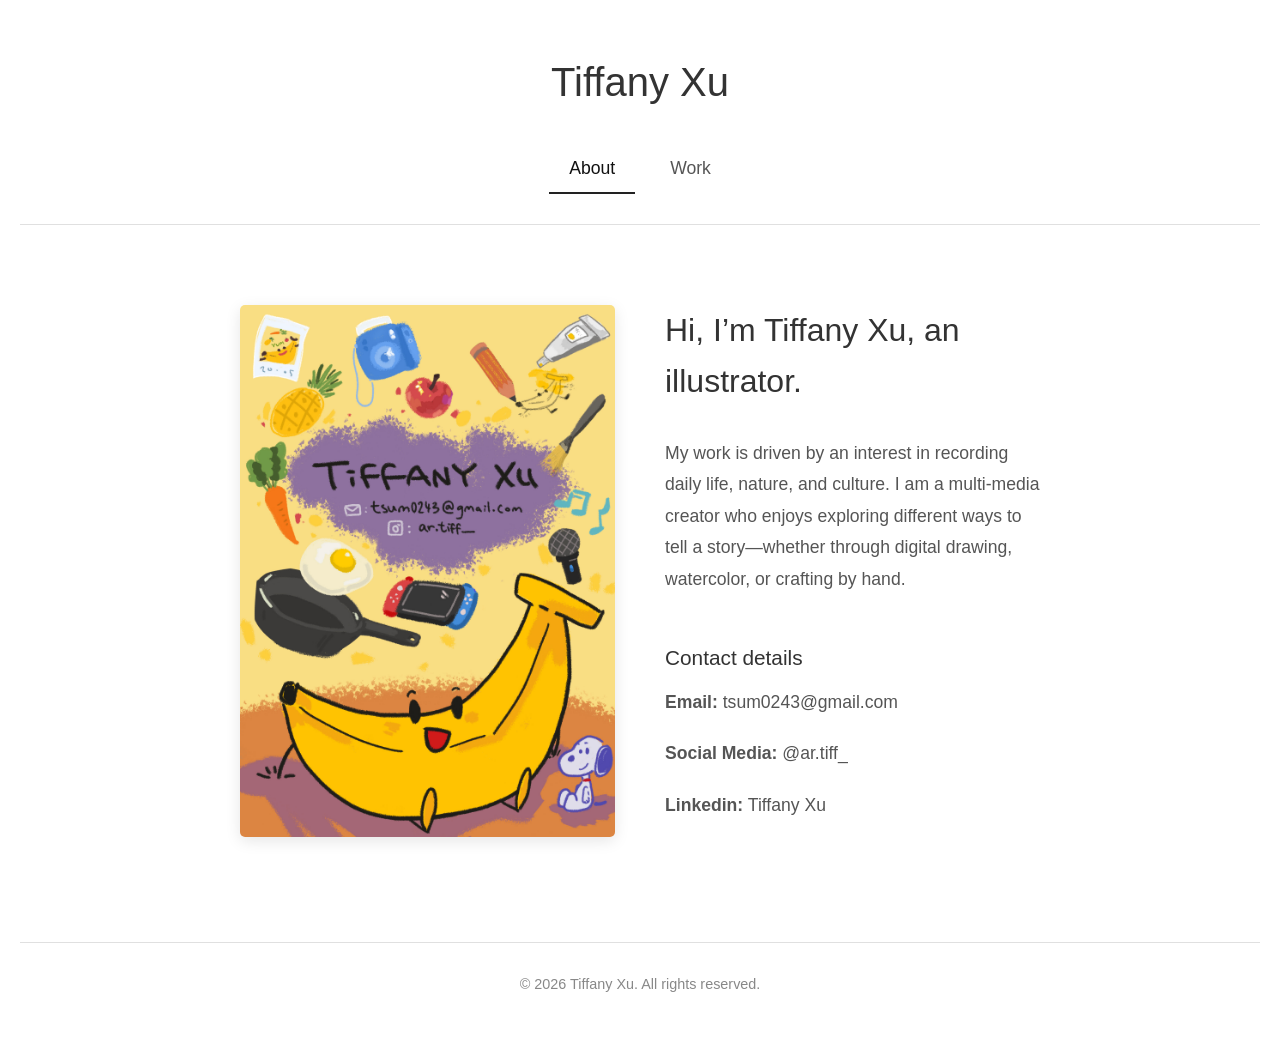
==== about.html @ 850fe6ac "update" ====
<!DOCTYPE html>
<html lang="en">
<head>
    <meta charset="UTF-8">
    <meta name="viewport" content="width=device-width, initial-scale=1.0">
    <title>About - Tiffany Xu</title>
    <link rel="stylesheet" href="styles.css?v=20">
</head>
<body>
    <div class="container">
        <header>
            <h1 class="main-title">Tiffany Xu</h1>
            <nav class="nav-buttons">
                <a href="about.html" class="nav-btn active">About</a>
                <a href="index.html" class="nav-btn">Work</a>
            </nav>
        </header>

        <main class="page-content">
            <div class="content-section about-layout">
                <div class="about-image-container">
                    <img src="images/about.jpg" alt="Tiffany Xu" class="about-image">
                </div>
                <div class="about-text">
                    <h2>Hi, I’m Tiffany Xu, an illustrator.</h2>
                    <p>My work is driven by an interest in recording daily life, nature, and culture. I am a multi-media creator who enjoys exploring different ways to tell a story—whether through digital drawing, watercolor, or crafting by hand.</p>
                    <br>
                    <h3 style="margin-bottom: 12px; font-weight: 500; font-size: 1.3rem;">Contact details</h3>
                    <p><strong>Email:</strong> <a href="mailto:tsum0243@gmail.com" style="color: inherit; text-decoration: none;">tsum0243@gmail.com</a></p>
                    <p><strong>Social Media:</strong> <a href="https://www.instagram.com/ar.tiff_?igsh=MWZ2eTgyZ25mOGxwZg==&utm_source=qr" target="_blank" style="color: inherit; text-decoration: none;">@ar.tiff_</a></p>
                    <p><strong>Linkedin:</strong> <a href="https://www.linkedin.com/in/tiffany-xu-31a6b729b/" target="_blank" style="color: inherit; text-decoration: none;">Tiffany Xu</a></p>
                </div>
            </div>
        </main>
        
        <footer>
            <p>&copy; 2026 Tiffany Xu. All rights reserved.</p>
        </footer>
    </div>
</body>
</html>
---- styles.css ----
/* Reset and Base Styles */
* {
    margin: 0;
    padding: 0;
    box-sizing: border-box;
}

body {
    font-family: -apple-system, BlinkMacSystemFont, 'Segoe UI', Roboto, Oxygen, Ubuntu, Cantarell, sans-serif;
    background-color: #FFFFFF;
    color: #333333;
    line-height: 1.6;
    min-height: 100vh;
}

.container {
    max-width: 1400px;
    margin: 0 auto;
    padding: 20px;
    min-height: 100vh;
    display: flex;
    flex-direction: column;
}

/* Header Styles */
header {
    padding: 30px 0;
    border-bottom: 1px solid #E0E0E0;
    margin-bottom: 40px;
}

.main-title {
    font-size: 2.5rem;
    font-weight: 300;
    color: #333333;
    margin-bottom: 30px;
    text-align: center;
}

/* Navigation Buttons */
.nav-buttons {
    display: flex;
    justify-content: center;
    gap: 15px;
    flex-wrap: wrap;
}

.nav-btn {
    padding: 10px 20px;
    background-color: transparent;
    color: #555555;
    text-decoration: none;
    border: none;
    border-bottom: 2px solid transparent;
    border-radius: 0;
    transition: all 0.3s ease;
    font-size: 1.1rem;
    cursor: pointer;
}

.nav-btn:hover {
    background-color: transparent;
    color: #111111;
}

.nav-btn.active {
    background-color: transparent;
    color: #111111;
    border-color: #222222;
}

/* Navigation element cleanup */

/* Home Page Content */
.home-content {
    flex: 1;
    display: flex;
    flex-direction: column;
    align-items: center;
    justify-content: center;
    text-align: center;
    padding: 40px 20px;
}

.welcome-section {
    margin-bottom: 40px;
}

.welcome-section h2 {
    font-size: 2rem;
    font-weight: 300;
    margin-bottom: 20px;
    color: #333333;
}

.welcome-section p {
    font-size: 1.2rem;
    color: #666666;
}

.feature-preview {
    font-size: 1rem;
    color: #888888;
}

/* Page Content (About, Contact) */
.page-content {
    flex: 1;
    padding: 40px 20px;
}

.content-section {
    max-width: 800px;
    margin: 0 auto;
}

.content-section h2 {
    font-size: 2rem;
    font-weight: 300;
    margin-bottom: 30px;
    color: #333333;
}

.content-section p {
    font-size: 1.1rem;
    margin-bottom: 20px;
    color: #555555;
    line-height: 1.8;
}

.contact-info {
    margin-top: 30px;
}

.contact-info p {
    margin-bottom: 15px;
}

/* About Page Layout */
.about-layout {
    display: flex;
    align-items: flex-start;
    gap: 50px;
}

.about-text {
    flex: 1;
}

.about-image-container {
    flex: 1;
    width: 100%;
    margin-bottom: 0px;
    text-align: center;
}

.about-image {
    max-width: 100%;
    height: auto;
    display: block;
    margin: 0 auto;
    border-radius: 5px;
    box-shadow: 0 4px 15px rgba(0, 0, 0, 0.1);
}

@media (max-width: 768px) {
    .about-layout {
        flex-direction: column;
    }

    .about-image-container {
        margin-bottom: 30px;
    }
}

/* Work Page Layout */
.work-content {
    flex: 1;
    padding: 20px 0;
}

.work-layout {
    display: flex;
    gap: 30px;
    min-height: 70vh;
}

/* Left Column: Thumbnail Gallery */
.thumbnail-column {
    width: 200px;
    flex-shrink: 0;
    padding: 20px;
    background-color: #FAFAFA;
    border-right: 1px solid #E0E0E0;
}

.thumbnail-column h2 {
    font-size: 1.3rem;
    font-weight: 300;
    margin-bottom: 25px;
    color: #333333;
}

.sidebar-category {
    display: block;
    font-size: 1.1rem;
    font-weight: 500;
    color: #888;
    text-transform: uppercase;
    text-decoration: none;
    letter-spacing: 1px;
    margin: 20px 0 15px 0;
    transition: color 0.3s ease;
}

.sidebar-category:first-of-type {
    margin-top: 0;
}

.sidebar-category:hover {
    color: #333;
}

.sidebar-category.active {
    color: #333;
    font-weight: 700;
}

.thumbnail-gallery {
    display: flex;
    flex-direction: column;
    gap: 15px;
}

.thumbnail-item {
    cursor: pointer;
    border: 2px solid transparent;
    border-radius: 5px;
    padding: 5px;
    transition: all 0.3s ease;
    width: 100%;
    display: flex;
    flex-direction: column;
    align-items: center;
    gap: 5px;
}

.thumbnail-item:hover {
    border-color: #CCCCCC;
    transform: scale(1.05);
}

.thumbnail-item.active {
    border-color: #333333;
}

.thumbnail-img-wrapper {
    width: 100%;
    aspect-ratio: 1;
    overflow: hidden;
    border-radius: 3px;
}

.thumbnail-img-wrapper img {
    width: 100%;
    height: 100%;
    object-fit: cover;
    display: block;
}

.thumbnail-subtitle {
    font-size: 10px;
    color: #333;
    text-align: center;
    text-transform: capitalize;
}

/* Center Column: Main Project View */
.main-view-column {
    flex: 1;
    display: flex;
    flex-direction: column;
    gap: 40px;
}

.project-display {
    width: 100%;
    max-width: 800px;
    margin: 0 auto;
    background-color: #FAFAFA;
    padding: 20px;
    border-radius: 5px;
    position: relative;
}

.project-display img {
    max-width: 100%;
    max-height: 65vh;
    width: auto;
    height: auto;
    display: block;
    margin: 0 auto;
    object-fit: contain;
    border-radius: 3px;
    transition: transform 0.3s ease;
}

.project-display img:hover {
    transform: scale(1.02);
}

/* Gallery Navigation Arrows */
.gallery-arrow {
    position: absolute;
    top: 50%;
    transform: translateY(-50%);
    background-color: rgba(255, 255, 255, 0.9);
    border: 2px solid #333333;
    border-radius: 50%;
    width: 50px;
    height: 50px;
    font-size: 2rem;
    font-weight: bold;
    color: #333333;
    cursor: pointer;
    display: flex;
    align-items: center;
    justify-content: center;
    z-index: 10;
    transition: all 0.3s ease;
    padding: 0;
    line-height: 1;
}

.gallery-arrow:hover {
    background-color: #333333;
    color: #FFFFFF;
    transform: translateY(-50%) scale(1.1);
}

.left-arrow {
    left: 10px;
}

.right-arrow {
    right: 10px;
}

.project-description {
    max-width: 800px;
    margin: 0 auto;
    padding: 0 20px;
}

.project-description h2 {
    font-size: 1.8rem;
    font-weight: 300;
    margin-bottom: 10px;
    color: #333333;
}

.project-description .project-subtitle {
    font-size: 1.2rem;
    font-weight: 400;
    margin-bottom: 20px;
    color: #666666;
    font-style: italic;
}

.project-description p {
    font-size: 1.1rem;
    color: #555555;
    line-height: 1.8;
}

.project-components {
    display: none;
    grid-template-columns: 1fr 1fr;
    gap: 20px;
    margin-top: 30px;
}

.project-components img {
    width: 100%;
    height: auto;
    border-radius: 3px;
    box-shadow: 0 2px 8px rgba(0, 0, 0, 0.1);
}

.project-components img.full-width {
    grid-column: 1 / -1;
}

/* Footer */
footer {
    margin-top: 60px;
    padding: 30px 0;
    border-top: 1px solid #E0E0E0;
    text-align: center;
    color: #888888;
    font-size: 0.9rem;
}

/* About dropdown (index) */
.about-dropdown-panel {
    max-height: 0;
    overflow: hidden;
    background-color: #fafafa;
    border-bottom: 0 solid #eaeaea;
    transition: max-height 0.5s cubic-bezier(0.4, 0, 0.2, 1), padding 0.5s ease;
    padding: 0 40px;
}

.about-dropdown-panel.is-open {
    max-height: 600px;
    padding: 50px 40px;
    border-bottom: 1px solid #eaeaea;
}

.about-flex-wrapper {
    display: flex;
    gap: 50px;
    max-width: 1200px;
    margin: 0 auto;
    align-items: center;
}

.about-dropdown-panel .about-image-container {
    flex: 1;
    max-width: 300px;
}

.about-dropdown-panel .about-image-container img {
    width: 100%;
    height: auto;
    border-radius: 4px;
    object-fit: cover;
}

.about-bio-text {
    flex: 2;
}

.about-bio-text h2 {
    font-size: 1.8rem;
    margin-bottom: 15px;
    font-weight: 400;
    color: #111;
}

.about-bio-text p {
    font-size: 0.95rem;
    line-height: 1.7;
    color: #555;
    margin-bottom: 15px;
}

.about-contact-info {
    margin-top: 25px;
    padding-top: 15px;
    border-top: 1px solid #eeeeee;
}

.about-contact-info p {
    font-size: 0.9rem;
    color: #666;
    margin-bottom: 6px;
    display: inline-block;
    margin-right: 25px;
}

/* Portfolio index (master list) */
.portfolio-index {
    padding-top: 10px;
}

.portfolio-list {
    display: flex;
    flex-direction: column;
    gap: 88px;
    padding: 20px 0 80px;
}

.portfolio-item {
    display: flex;
    flex-direction: column;
    align-items: flex-start;
    gap: 20px;
    cursor: pointer;
    width: 100%;
    outline: none;
}

.portfolio-item:focus-visible {
    outline: 2px solid #333;
    outline-offset: 8px;
}

.portfolio-item-gallery {
    width: 100%;
}

.portfolio-item-title {
    font-size: 1.5rem;
    font-weight: 300;
    color: #333;
    margin: 0;
}

/* Index gallery layouts */
.project-gallery-cluster {
    width: 100%;
}

.project-gallery-cluster img {
    display: block;
    width: 100%;
    border-radius: 5px;
}

/* Unit 10: large hero + 2×2 grid */
.project-gallery-cluster.layout-hero-grid {
    display: grid;
    grid-template-columns: 2fr 1fr;
    gap: 20px;
    align-items: stretch;
}

.layout-hero-grid .cluster-main {
    min-width: 0;
    overflow: hidden;
    border-radius: 5px;
}

.layout-hero-grid .cluster-main img {
    width: 100%;
    height: 100%;
    min-height: 320px;
    max-height: min(72vh, 680px);
    object-fit: cover;
}

.layout-hero-grid .cluster-grid {
    display: grid;
    grid-template-columns: 1fr 1fr;
    gap: 10px;
    min-width: 0;
}

.layout-hero-grid .cluster-grid img {
    aspect-ratio: 3 / 4;
    height: auto;
    object-fit: cover;
}

/* Sprout City & Childhood Monopoly: three across */
.project-gallery-cluster.layout-trio {
    display: grid;
    grid-template-columns: repeat(3, 1fr);
    gap: 20px;
    align-items: start;
}

.layout-trio img {
    aspect-ratio: 4 / 3;
    object-fit: cover;
}

/* Greenwich: lead image + supporting column */
.project-gallery-cluster.layout-featured-row {
    display: grid;
    grid-template-columns: 1.15fr 0.85fr 0.85fr 0.85fr;
    gap: 16px;
    align-items: start;
}

.layout-featured-row img:first-child {
    aspect-ratio: 1 / 1;
    object-fit: cover;
}

.layout-featured-row img:not(:first-child) {
    max-height: 420px;
    object-fit: cover;
    object-position: top;
}

/* Rococo: horizontal film strip */
.project-gallery-cluster.layout-film-strip {
    display: grid;
    grid-template-columns: repeat(4, 1fr);
    gap: 16px;
    align-items: end;
}

.layout-film-strip img {
    max-height: 400px;
    width: 100%;
    object-fit: contain;
    object-position: bottom;
}

/* Fish Lantern: single vertical */
.project-gallery-cluster.layout-single {
    max-width: 58%;
}

.layout-single img {
    width: 100%;
    height: auto;
    max-height: 75vh;
    object-fit: contain;
}

/* Unit 10 process line art */
.unit10-lineart {
    margin-top: 24px;
    padding: 20px 0 8px;
    border-top: 1px dashed #e0e0e0;
    width: 100%;
}

.unit10-lineart-label {
    font-size: 0.8rem;
    color: #888;
    letter-spacing: 0.05em;
    margin-bottom: 14px;
    text-transform: uppercase;
}

.unit10-lineart-row {
    display: flex;
    flex-wrap: wrap;
    gap: 12px;
}

.lineart-stamp {
    width: 95px;
    height: 95px;
    object-fit: cover;
    border-radius: 4px;
    background: #f7f7f7;
    padding: 4px;
    border: 1px solid #e9e9e9;
    opacity: 0.55;
    transition: opacity 0.3s ease, transform 0.3s ease;
}

.portfolio-item:hover .lineart-stamp {
    opacity: 0.75;
}

.lineart-stamp:hover {
    opacity: 1;
    transform: translateY(-2px);
}

@media (max-width: 900px) {
    .project-gallery-cluster.layout-hero-grid {
        grid-template-columns: 1fr;
    }

    .layout-hero-grid .cluster-main img {
        max-height: 50vh;
        min-height: 0;
    }

    .project-gallery-cluster.layout-trio,
    .project-gallery-cluster.layout-featured-row,
    .project-gallery-cluster.layout-film-strip {
        grid-template-columns: 1fr 1fr;
    }

    .project-gallery-cluster.layout-single {
        max-width: 100%;
    }
}

@media (max-width: 600px) {
    .project-gallery-cluster.layout-trio,
    .project-gallery-cluster.layout-featured-row,
    .project-gallery-cluster.layout-film-strip {
        grid-template-columns: 1fr;
    }
}

/* Scroll fade (index hero rows) */
.scroll-fade {
    opacity: 0;
    transform: translateY(28px);
    transition: opacity 0.75s ease, transform 0.75s ease;
}

.scroll-fade.is-visible {
    opacity: 1;
    transform: translateY(0);
}

.scroll-fade.is-hidden {
    opacity: 0;
    transform: translateY(-20px);
}

/* Detail mode (fullscreen master-detail) */
body.detail-mode-open {
    overflow: hidden;
}

.project-detail {
    position: fixed;
    inset: 0;
    z-index: 1000;
    display: flex;
    align-items: stretch;
    justify-content: center;
    pointer-events: none;
    opacity: 0;
    visibility: hidden;
    transition: opacity 0.45s ease, visibility 0.45s ease;
}

.project-detail.is-active {
    pointer-events: auto;
    opacity: 1;
    visibility: visible;
}

.project-detail-backdrop {
    position: absolute;
    inset: 0;
    background: rgba(255, 255, 255, 0.92);
    backdrop-filter: blur(6px);
}

.project-detail-panel {
    position: relative;
    z-index: 1;
    width: 100%;
    height: 100%;
    display: flex;
    flex-direction: column;
    transform: translateY(16px) scale(0.985);
    opacity: 0;
    transition: transform 0.45s cubic-bezier(0.4, 0, 0.2, 1), opacity 0.45s ease;
}

.project-detail.is-active .project-detail-panel {
    transform: translateY(0) scale(1);
    opacity: 1;
}

.detail-close {
    position: absolute;
    top: 20px;
    right: 24px;
    z-index: 10;
    font-size: 2.5rem;
    line-height: 1;
    color: #333;
    background: transparent;
    border: none;
    cursor: pointer;
    padding: 8px 12px;
    transition: transform 0.2s ease, opacity 0.2s ease;
}

.detail-close:hover {
    transform: scale(1.08);
    opacity: 0.7;
}

.detail-layout {
    display: grid;
    grid-template-columns: minmax(0, 1fr) minmax(280px, 380px);
    width: 100%;
    height: 100%;
    background: #fff;
    box-shadow: 0 0 60px rgba(0, 0, 0, 0.08);
}

.detail-media {
    display: flex;
    flex-direction: column;
    min-height: 0;
    background: #fafafa;
    border-right: 1px solid #e8e8e8;
    padding: 24px 24px 20px;
}

.detail-main-image-wrap {
    flex: 1;
    display: flex;
    align-items: center;
    justify-content: center;
    min-height: 0;
    overflow: hidden;
    margin-bottom: 16px;
}

.detail-main-image {
    max-width: 100%;
    max-height: 100%;
    width: auto;
    height: auto;
    object-fit: contain;
    transition: opacity 0.2s ease;
}

.detail-main-image.is-swapping {
    opacity: 0.25;
}

.detail-thumbnail-reel {
    flex-shrink: 0;
    display: flex;
    gap: 10px;
    overflow-x: auto;
    padding: 4px 2px 8px;
    scroll-snap-type: x mandatory;
    -webkit-overflow-scrolling: touch;
}

.detail-thumb {
    flex-shrink: 0;
    width: 72px;
    height: 72px;
    padding: 0;
    border: 2px solid transparent;
    border-radius: 4px;
    background: #eee;
    cursor: pointer;
    opacity: 0.55;
    overflow: hidden;
    scroll-snap-align: center;
    transition: opacity 0.2s ease, border-color 0.2s ease, transform 0.2s ease;
}

.detail-thumb img {
    width: 100%;
    height: 100%;
    object-fit: cover;
    display: block;
}

.detail-thumb:hover,
.detail-thumb.is-active {
    opacity: 1;
}

.detail-thumb.is-active {
    border-color: #333;
    transform: scale(1.04);
}

.detail-sidebar {
    overflow-y: auto;
    padding: 72px 40px 48px;
    background: #fff;
}

.detail-title {
    font-size: 2rem;
    font-weight: 300;
    color: #222;
    margin-bottom: 12px;
    line-height: 1.2;
}

.detail-subtitle {
    font-size: 1.05rem;
    color: #666;
    font-style: italic;
    margin-bottom: 28px;
    line-height: 1.5;
}

.detail-subtitle[hidden] {
    display: none;
}

.detail-description {
    font-size: 1.05rem;
    color: #555;
    line-height: 1.85;
}

@media (max-width: 900px) {
    .detail-layout {
        grid-template-columns: 1fr;
        grid-template-rows: 58vh auto;
        overflow-y: auto;
    }

    .detail-media {
        border-right: none;
        border-bottom: 1px solid #e8e8e8;
        padding: 16px;
    }

    .detail-sidebar {
        padding: 32px 24px 48px;
    }

    .detail-close {
        top: 12px;
        right: 12px;
        background: rgba(255, 255, 255, 0.9);
        border-radius: 4px;
    }
}

@media (max-width: 600px) {
    .portfolio-list {
        gap: 72px;
    }

    .about-dropdown-panel.is-open {
        padding: 32px 20px;
    }

    .about-flex-wrapper {
        flex-direction: column;
    }
}

@media (max-width: 600px) {
    .main-title {
        font-size: 2rem;
    }

    .nav-btn {
        padding: 10px 20px;
        font-size: 0.9rem;
    }

    .welcome-section h2 {
        font-size: 1.5rem;
    }
}
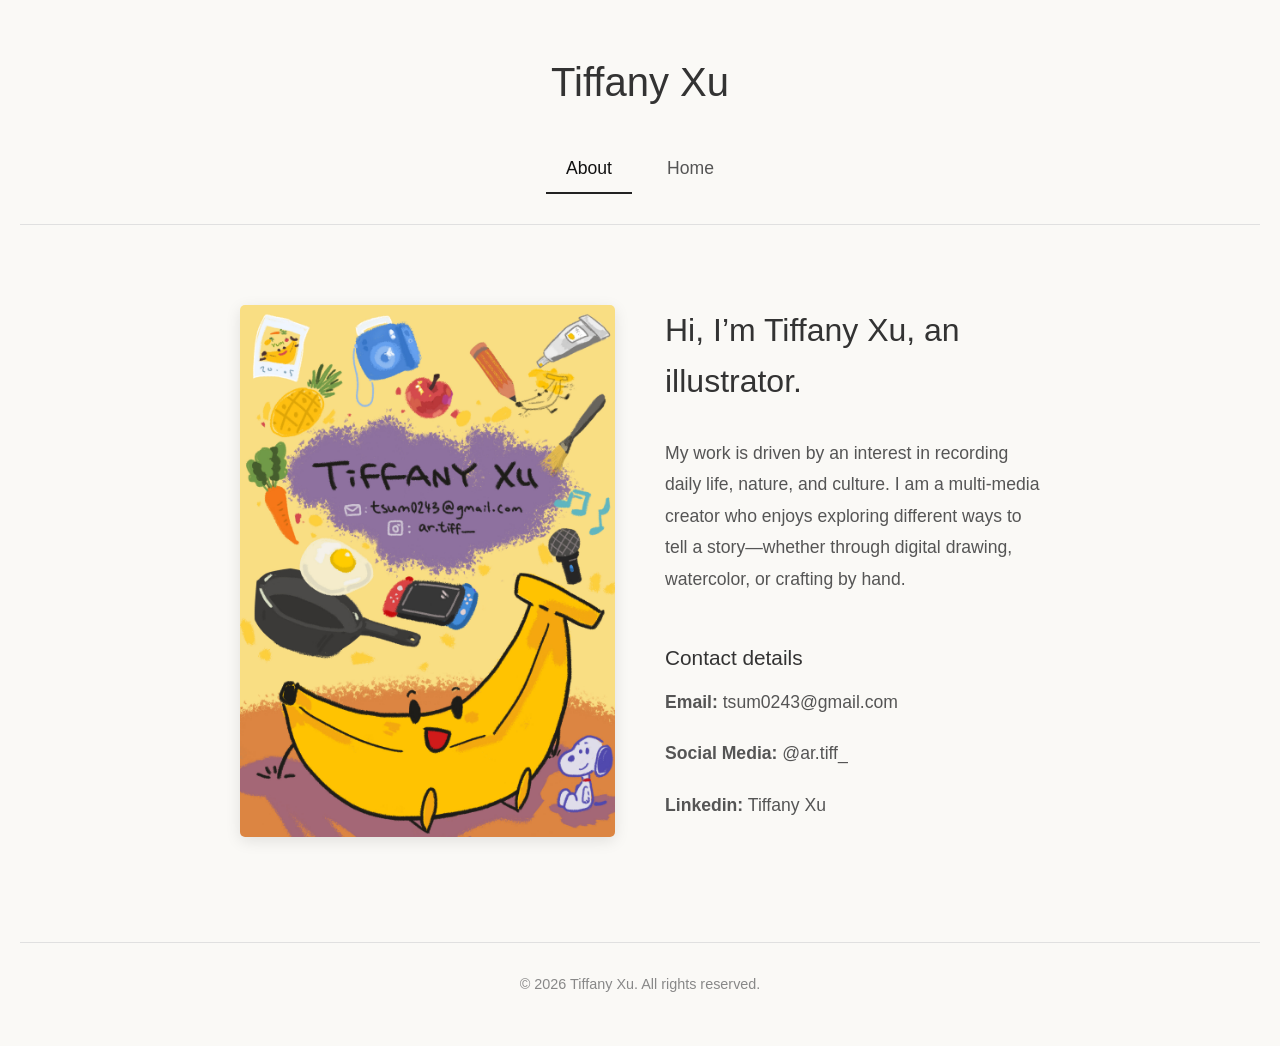
==== commit b0123f24: "update" ====
--- a/about.html
+++ b/about.html
@@ -4,7 +4,7 @@
     <meta charset="UTF-8">
     <meta name="viewport" content="width=device-width, initial-scale=1.0">
     <title>About - Tiffany Xu</title>
-    <link rel="stylesheet" href="styles.css?v=20">
+    <link rel="stylesheet" href="styles.css?v=24">
 </head>
 <body>
     <div class="container">
@@ -12,7 +12,7 @@
             <h1 class="main-title">Tiffany Xu</h1>
             <nav class="nav-buttons">
                 <a href="about.html" class="nav-btn active">About</a>
-                <a href="index.html" class="nav-btn">Work</a>
+                <a href="index.html" class="nav-btn">Home</a>
             </nav>
         </header>
 
--- a/styles.css
+++ b/styles.css
@@ -7,10 +7,19 @@
 
 body {
     font-family: -apple-system, BlinkMacSystemFont, 'Segoe UI', Roboto, Oxygen, Ubuntu, Cantarell, sans-serif;
-    background-color: #FFFFFF;
+    background-color: #FAF9F6;
     color: #333333;
     line-height: 1.6;
     min-height: 100vh;
+    cursor: url('images/banana-cursor.png') 12 4, auto;
+}
+
+a,
+button,
+.nav-btn,
+.scatter-item,
+[role="button"] {
+    cursor: url('images/banana-cursor.png') 12 4, pointer;
 }
 
 .container {
@@ -937,3 +946,71 @@
         font-size: 1.5rem;
     }
 }
+
+/* ==========================================================================
+   Homepage — Final Locked Layout (绝对锁定坐标版)
+   ========================================================================== */
+
+/* 1. 容器：强制全屏，不随内容变动 */
+.home-scatter-canvas {
+    position: relative;
+    width: 100vw;
+    height: 100vh;
+    overflow: hidden;
+    margin: 0;
+}
+
+/* 2. Logo：绝对居中，Z轴最低 */
+.home-logo {
+    position: absolute;
+    top: 50%; left: 50%;
+    transform: translate(-50%, -50%);
+    z-index: 1;
+    pointer-events: none;
+    width: 250px; /* 固定宽度，不随屏幕缩放 */
+}
+.home-logo img { width: 100%; height: auto; }
+
+/* 3. About：左上角固定框 */
+.scatter-about {
+    position: absolute;
+    top: 50px; left: 50px;
+    z-index: 100;
+    padding: 10px 15px;
+    background: white;
+    border: 1px solid #333;
+    color: #333;
+    text-decoration: none;
+    font-size: 14px;
+}
+
+/* 4. 作品：统一锁定尺寸，禁止移动 */
+.scatter-item {
+    position: absolute;
+    z-index: 10;
+    transition: transform 0.3s ease;
+}
+.scatter-item img { width: 100%; height: auto; display: block; border-radius: 4px; }
+.scatter-item:hover { z-index: 200; transform: scale(1.1); }
+
+/* 5. 锁定坐标 (Pixel定位，最终微调版) */
+
+/* 5. 锁定坐标 (精准往左挪) */
+
+/* 鱼 (左上角) */
+.scatter-highschool { top: 90px; left: 160px; width: 320px; transform: rotate(-5deg); }
+
+/* Let's Play! (左下角) */
+.scatter-unit4      { bottom: 100px; left: 80px; width: 250px; transform: rotate(-3deg); }
+
+/* 裙子 (底部中间) */
+.scatter-unit7      { bottom: 50px; left: 450px; width: 220px; transform: rotate(2deg); }
+
+/* 瓢虫 (右上角) */
+.scatter-unit10     { top: 70px; right: 350px; width: 320px; transform: rotate(4deg); }
+
+/* 橙色 (中间靠右) */
+.scatter-unit9 { top: 50%; right: 50px; width: 270px; transform: translateY(-50%) rotate(-4deg); }
+
+/* 松鼠 (右下角，已向左挪) */
+.scatter-unit8      { bottom: 40px; right: 400px; width: 240px; transform: rotate(5deg); }
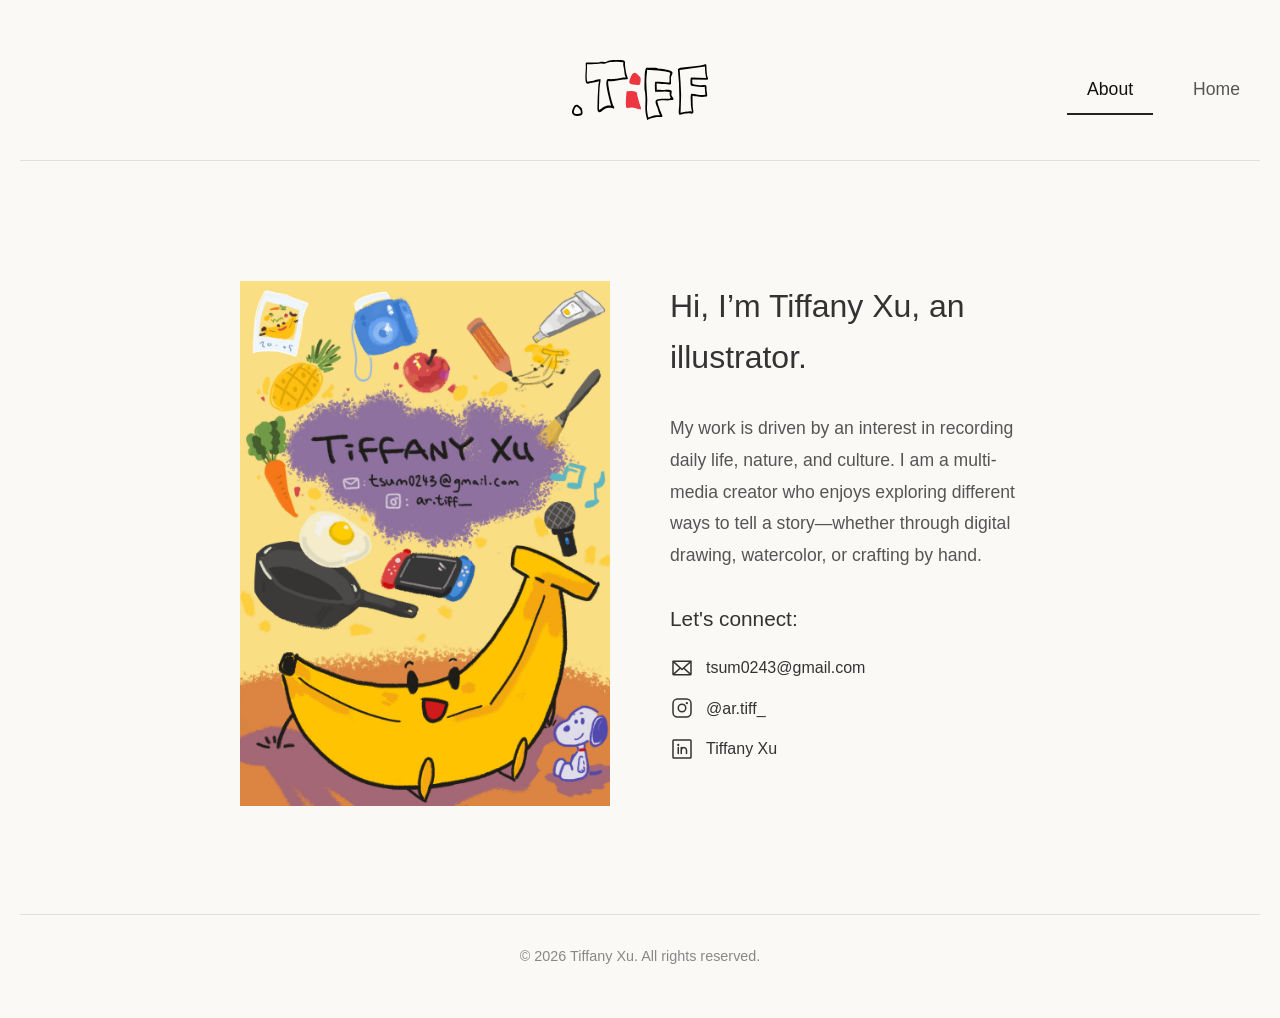
==== commit 9ffe1b75: "new" ====
--- a/about.html
+++ b/about.html
@@ -5,11 +5,43 @@
     <meta name="viewport" content="width=device-width, initial-scale=1.0">
     <title>About - Tiffany Xu</title>
     <link rel="stylesheet" href="styles.css?v=24">
+    <style>
+        /* 页面基础布局 */
+        .header-nav { display: flex; justify-content: center; align-items: center; padding: 40px 0; position: relative; }
+        .nav-buttons { position: absolute; right: 0; display: flex; gap: 20px; }
+        .about-layout { display: flex; gap: 60px; align-items: flex-start; margin-top: 40px; }
+        
+        /* 联系方式统一样式 */
+        .contact-list { margin-top: 20px; }
+        .contact-row { 
+            display: flex; 
+            align-items: center; 
+            gap: 12px; 
+            margin-bottom: 15px; 
+            text-decoration: none; 
+            color: #333; 
+            transition: color 0.3s ease; 
+        }
+        .contact-row:hover { color: #ec3741; }
+        .contact-row svg { width: 24px; height: 24px; flex-shrink: 0; }
+        
+        /* 响应式调整 */
+        @media (max-width: 768px) { 
+            .about-layout { flex-direction: column; } 
+            .nav-buttons { position: static; justify-content: center; margin-top: 20px; }
+            .header-nav { flex-direction: column; }
+        }
+    </style>
 </head>
 <body>
     <div class="container">
-        <header>
-            <h1 class="main-title">Tiffany Xu</h1>
+        <header class="header-nav">
+            <a href="index.html">
+                <svg viewBox="0 0 144.5 63.7" style="height: 60px; display: block;">
+                    <g><path d="M0,54.1c1.6-4,3-9.3,8-5s2.1,2,2.1,2.2c.8,1.3,1.8,5.7.5,6.7s-2.8,1-3.2,1.1C4.2,59.8,1.6,59.3,0,56.3,0,56.3,0,54.1,0,54.1ZM6.8,50.7c-.6-.5-1.1-1.1-1.9-1.3-1.4,0-3.3,5.2-2.9,6.3.8,2.7,5.5,1.6,7.4.9.2-2.7-.5-4.1-2.5-5.8h0Z"/><path d="M55.5.9c1.2.8.7,3.5.8,4.8.3,3.1,1.1,8.4,2.1,11.3s1.3,1.8.6,3.3c-.4.6-4.2.3-5.1.4-3.8.4-8.4,1.7-12.1,1.9s-2.1-.4-3-.2c-.8.2-.2,4.5,0,5.4.6,5,2.4,12,3.7,16.9s1.7,3.7,2.2,5.2c.8,2.7-1.3,1.3-2.4,1-2.4-.7-5.6-.2-7.7,1.1s-4.4,4.3-6.3,3.3-1.2-6.6-1.2-7.9c0-5.4.3-11.6.7-17s.5-5.2,1-7.8c-3,.8-5.9,1.4-9,1.9s-1.7.7-2.7.7c-2.4,0-2.5-1.5-2.7-3.5-.5-4.3,0-7.8.2-11.9s-.2-6.4,0-6.7c.3-.4,1.6-.5,2.2-.5h10c3.2,0,2.6-.6,3.8-.7s3.7.4,5,.1,1.6-.8,2.5-1C40.8,0,46.8-.1,50,0s5.1.5,5.6.8h0ZM57,18.7c-1.3-2.7-1.3-5.6-1.7-8.5s-1.4-4.8-.7-7.4l-.4-.4-5.8-.5c-3.2.2-7.1-.1-10.2.8-3.1.9-1.7,1-2.5,1.1-1.7.3-3.4-.3-5-.2s-3,.6-4.4.7c-3.5.2-6.9,0-10.4.2.5,6.3-1.2,12.4.3,18.6,2.2-.4,4.4-.8,6.5-1.2s4.9-1.8,7-1.4.5,0,.6.4c.2.7-.8,6-.9,7.4-.5,5.4-.5,11.3-.6,16.7s-.5,5.3.1,8c.3.3,3.6-2.5,4.2-2.8,2.7-1.7,5.3-2,8.5-1.7-.5-1.1-.8-2.2-1.1-3.3-1.2-4.9-4.6-17.4-4-21.9s2.6-2.7,6.2-3,4.1-.5,6-.7c2.8-.3,5.4-1.3,8.3-.9Z"/><path d="M105.1,25.6c-1.9,1.1-4.1.2-6.1,0s-1.9,0-2.9,0c-2.1-.2-4.2-.7-6.3-.5l.3,6.7c1.7-.3,3.3,0,4.9,0,3.4-.1,5.3-.7,9,0s.9,3.2,1.6,5.6,4.7,4.5,0,5.2-8,0-11.7.3-3.1.6-3.2,1.3,2.8,9.1,3.3,10.3,1,2.5,1.5,3.7.4.2.4.4c.6,2.6-1.7,1.8-3,1.8-4.2,0-6.6.5-10.5,2.1-3.9,1.6-2.2,2.1-3-.7-2.5-8.2-1.2-14-1.4-22s-.8-5.7-1-8.6c-.2-4.5,0-9.9.2-14.4s.7-8,1.9-8.6c3,0,6.2-.1,9.2.1s1.9.5,2.7.6c4,.5,10.6.9,14.1,2.8s.3,4.4,0,6.6.3,4.7,0,7v.3ZM88.8,58.7h4.7c-.4-.9-.9-1.8-1.2-2.7-.7-2-1.3-4.2-1.9-6s-3.1-6.2-.6-7.7,9.1-.9,12.4-1.1,2.1-.3,3-.5c-1.6-2-1.8-4.4-1.4-6.8-1.8,0-3.8-.6-5.6-.5s-4.1.3-6.7.3-3,1-3.3-1.4-.2-2.8-.2-3.8-.2-4.8.5-5.3c5-.2,9.9,1,14.9.7.3-2.1,0-4.6.2-6.7s1.5-3.2.3-3.7-3.1-1-4.3-1.2c-5.4-1.1-11-1.5-16.5-1.7s-3-1.3-3.4,1.6c-1.4,8.9-.7,16.8,0,25.6s-.7,11.9.3,18.1,1.1,3.4,1.1,5.2l5.9-2.1,1.9-.3h-.1Z"/><path d="M127.7,20.7v4.3c0,.4,1.6.8,2,.9,2.3.5,5.3.9,7.7.9s4-.6,4.9.2.4,3.5.5,4.5,1,5.8.7,6.7-.7.5-1.1.6c-3.6.8-6.8.4-10.4-.2s-2.6-.9-4-.7c0,3.7,0,7.6.2,11.4s1.3,5.7.3,7.1-3.7,0-4.7.2-2.8.2-3.8.3c-1.4.2-4.8,1.6-5.8,1.3s-.9-3-.9-3.7c0-1.9.4-4.2.5-6.2.4-12.9,0-25.7-1.4-38.5.8-.6,1.8-1.3,2.8-1.5,6.2-1.2,13.2-1.3,19.5-2.3s7-1.9,7.8-1.3c.5,2.5.2,5.1.5,7.7s.3,3.1.5,4.3,2.2,4.1-.4,4.3l-15.4-.2h0ZM141.1,6.8l-26.8,3.9c.9,8.7,1.2,17.5,1.6,26.3l-.6,19.1c1.7-.4,3.4-.9,5.2-1.2s.9,0,1.3,0c1.8-.2,3.6-.8,5.5,0-.4-2.2-.8-4.4-1-6.6s0-3.6-.2-5.3-.2-6.6.6-7.2c5,0,9.7,2.3,14.9,1.1l-.7-8.4c-3.5.4-7.1.1-10.6-.5s-4-.8-4.3-1.7-.4-6.6.3-7.4.2-.2.4-.2l15.7.3c-.9-4-1.4-8.1-1.2-12.2,0,0-.1,0-.1,0Z"/></g>
+                    <g style="fill: #ec3741;"><path d="M71.7,46.2h-.1c-.7-2.8-1.5-5.6-2.3-8.4-.4-.7.2-2.8-.4-3.2-.2-.2-.7-.2-.9-.2s.7-.3-.7-.8-5-.8-7.3-.5c-2.3.3-2-.7-2.3,2.9-.3,3.6-.9,9.1-.3,12.6,0,.5-.4,1.6.8,2.2,1.2.6,3.2-.4,5.6-.3,2.4,0,6.5,2.2,8.6,1.8.3,0,.3.5.8-.4s-.8-2.9-1.5-5.7Z"/><path d="M71.6,26.4c1.2-.7,1.7-6.7,1-7.9-.2-.5-1-1.2-1.4-1.5-3-3.6-5.5-5.3-8.2-.3-1,1.7-3,6.6-1.7,8.1s9.1,2.3,10.3,1.6Z"/></g>
+                </svg>
+            </a>
             <nav class="nav-buttons">
                 <a href="about.html" class="nav-btn active">About</a>
                 <a href="index.html" class="nav-btn">Home</a>
@@ -18,24 +50,36 @@
 
         <main class="page-content">
             <div class="content-section about-layout">
-                <div class="about-image-container">
-                    <img src="images/about.jpg" alt="Tiffany Xu" class="about-image">
+                <div class="about-image-container" style="flex: 1;">
+                    <img src="images/about.jpg" alt="Tiffany Xu" style="width: 100%; height: auto;">
                 </div>
-                <div class="about-text">
+                <div class="about-text" style="flex: 1;">
                     <h2>Hi, I’m Tiffany Xu, an illustrator.</h2>
                     <p>My work is driven by an interest in recording daily life, nature, and culture. I am a multi-media creator who enjoys exploring different ways to tell a story—whether through digital drawing, watercolor, or crafting by hand.</p>
-                    <br>
-                    <h3 style="margin-bottom: 12px; font-weight: 500; font-size: 1.3rem;">Contact details</h3>
-                    <p><strong>Email:</strong> <a href="mailto:tsum0243@gmail.com" style="color: inherit; text-decoration: none;">tsum0243@gmail.com</a></p>
-                    <p><strong>Social Media:</strong> <a href="https://www.instagram.com/ar.tiff_?igsh=MWZ2eTgyZ25mOGxwZg==&utm_source=qr" target="_blank" style="color: inherit; text-decoration: none;">@ar.tiff_</a></p>
-                    <p><strong>Linkedin:</strong> <a href="https://www.linkedin.com/in/tiffany-xu-31a6b729b/" target="_blank" style="color: inherit; text-decoration: none;">Tiffany Xu</a></p>
+                    
+                    <h3 style="margin-top: 30px; margin-bottom: 12px; font-weight: 500; font-size: 1.3rem;">Let's connect:</h3>
+                    
+                    <div class="contact-list">
+                        <a href="mailto:tsum0243@gmail.com" class="contact-row">
+                            <svg viewBox="0 0 256 256" fill="currentColor"><path d="M224,48H32a8,8,0,0,0-8,8V192a16,16,0,0,0,16,16H216a16,16,0,0,0,16-16V56A8,8,0,0,0,224,48Zm-96,85.15L52.57,64H203.43ZM98.71,128,40,181.81V74.19Zm11.84,10.85,12,11.05a8,8,0,0,0,10.82,0l12-11.05,58,53.15H52.57ZM157.29,128,216,74.18V181.82Z"/></svg>
+                            <span>tsum0243@gmail.com</span>
+                        </a>
+                        <a href="https://www.instagram.com/ar.tiff_?igsh=MWZ2eTgyZ25mOGxwZg%3D%3D&utm_source=qr" target="_blank" class="contact-row">
+                            <svg viewBox="0 0 256 256" fill="currentColor"><path d="M128,80a48,48,0,1,0,48,48A48.05,48.05,0,0,0,128,80Zm0,80a32,32,0,1,1,32-32A32,32,0,0,1,128,160ZM176,24H80A56.06,56.06,0,0,0,24,80v96a56.06,56.06,0,0,0,56,56h96a56.06,56.06,0,0,0,56-56V80A56.06,56.06,0,0,0,176,24Zm40,152a40,40,0,0,1-40,40H80a40,40,0,0,1-40-40V80A40,40,0,0,1,80,40h96a40,40,0,0,1,40,40ZM192,76a12,12,0,1,1-12-12A12,12,0,0,1,192,76Z"/></svg>
+                            <span>@ar.tiff_</span>
+                        </a>
+                        <a href="https://www.linkedin.com/in/tiffany-xu-31a6b729b/" target="_blank" class="contact-row">
+                            <svg viewBox="0 0 256 256" fill="currentColor"><path d="M216,24H40A16,16,0,0,0,24,40V216a16,16,0,0,0,16,16H216a16,16,0,0,0,16-16V40A16,16,0,0,0,216,24Zm0,192H40V40H216V216ZM96,112v64a8,8,0,0,1-16,0V112a8,8,0,0,1,16,0Zm88,28v36a8,8,0,0,1-16,0V140a20,20,0,0,0-40,0v36a8,8,0,0,1-16,0V112a8,8,0,0,1,15.79-1.78A36,36,0,0,1,184,140ZM100,84A12,12,0,1,1,88,72,12,12,0,0,1,100,84Z"/></svg>
+                            <span>Tiffany Xu</span>
+                        </a>
+                    </div>
                 </div>
             </div>
         </main>
         
-        <footer>
+        <footer style="margin-top: 60px; text-align: center;">
             <p>&copy; 2026 Tiffany Xu. All rights reserved.</p>
         </footer>
     </div>
 </body>
-</html>
+</html>
--- a/styles.css
+++ b/styles.css
@@ -11,7 +11,7 @@
     color: #333333;
     line-height: 1.6;
     min-height: 100vh;
-    cursor: url('images/banana-cursor.png') 12 4, auto;
+    cursor: url('images/banana-cursor.png') 12 4, auto !important;
 }
 
 a,
@@ -948,10 +948,10 @@
 }
 
 /* ==========================================================================
-   Homepage — Final Locked Layout (绝对锁定坐标版)
+   Homepage — 锁定布局与 Logo 交互 (修复版)
    ========================================================================== */
 
-/* 1. 容器：强制全屏，不随内容变动 */
+/* 1. 容器：强制全屏 */
 .home-scatter-canvas {
     position: relative;
     width: 100vw;
@@ -960,18 +960,33 @@
     margin: 0;
 }
 
-/* 2. Logo：绝对居中，Z轴最低 */
+/* 2. Logo：绝对居中，开启鼠标交互 */
 .home-logo {
     position: absolute;
     top: 50%; left: 50%;
     transform: translate(-50%, -50%);
-    z-index: 1;
-    pointer-events: none;
-    width: 250px; /* 固定宽度，不随屏幕缩放 */
-}
-.home-logo img { width: 100%; height: auto; }
-
-/* 3. About：左上角固定框 */
+    z-index: 1000;
+    pointer-events: auto !important; 
+    width: 250px;
+    cursor: pointer;
+    transition: transform 0.3s ease;
+}
+
+.home-logo:hover {
+    transform: translate(-50%, -50%) scale(1.05);
+}
+
+/* 3. Logo 变色逻辑 (强制覆盖) */
+.home-logo #i-fill path {
+    fill: #000000 !important;
+    transition: fill 0.3s ease !important;
+}
+
+.home-logo:hover #i-fill path {
+    fill: #ec3741 !important;
+}
+
+/* 4. About：左上角固定 */
 .scatter-about {
     position: absolute;
     top: 50px; left: 50px;
@@ -984,7 +999,7 @@
     font-size: 14px;
 }
 
-/* 4. 作品：统一锁定尺寸，禁止移动 */
+/* 5. 作品：锁定尺寸 */
 .scatter-item {
     position: absolute;
     z-index: 10;
@@ -993,24 +1008,10 @@
 .scatter-item img { width: 100%; height: auto; display: block; border-radius: 4px; }
 .scatter-item:hover { z-index: 200; transform: scale(1.1); }
 
-/* 5. 锁定坐标 (Pixel定位，最终微调版) */
-
-/* 5. 锁定坐标 (精准往左挪) */
-
-/* 鱼 (左上角) */
+/* 6. 坐标位置 */
 .scatter-highschool { top: 90px; left: 160px; width: 320px; transform: rotate(-5deg); }
-
-/* Let's Play! (左下角) */
 .scatter-unit4      { bottom: 100px; left: 80px; width: 250px; transform: rotate(-3deg); }
-
-/* 裙子 (底部中间) */
 .scatter-unit7      { bottom: 50px; left: 450px; width: 220px; transform: rotate(2deg); }
-
-/* 瓢虫 (右上角) */
 .scatter-unit10     { top: 70px; right: 350px; width: 320px; transform: rotate(4deg); }
-
-/* 橙色 (中间靠右) */
-.scatter-unit9 { top: 50%; right: 50px; width: 270px; transform: translateY(-50%) rotate(-4deg); }
-
-/* 松鼠 (右下角，已向左挪) */
+.scatter-unit9      { top: 50%; right: 50px; width: 270px; transform: translateY(-50%) rotate(-4deg); }
 .scatter-unit8      { bottom: 40px; right: 400px; width: 240px; transform: rotate(5deg); }
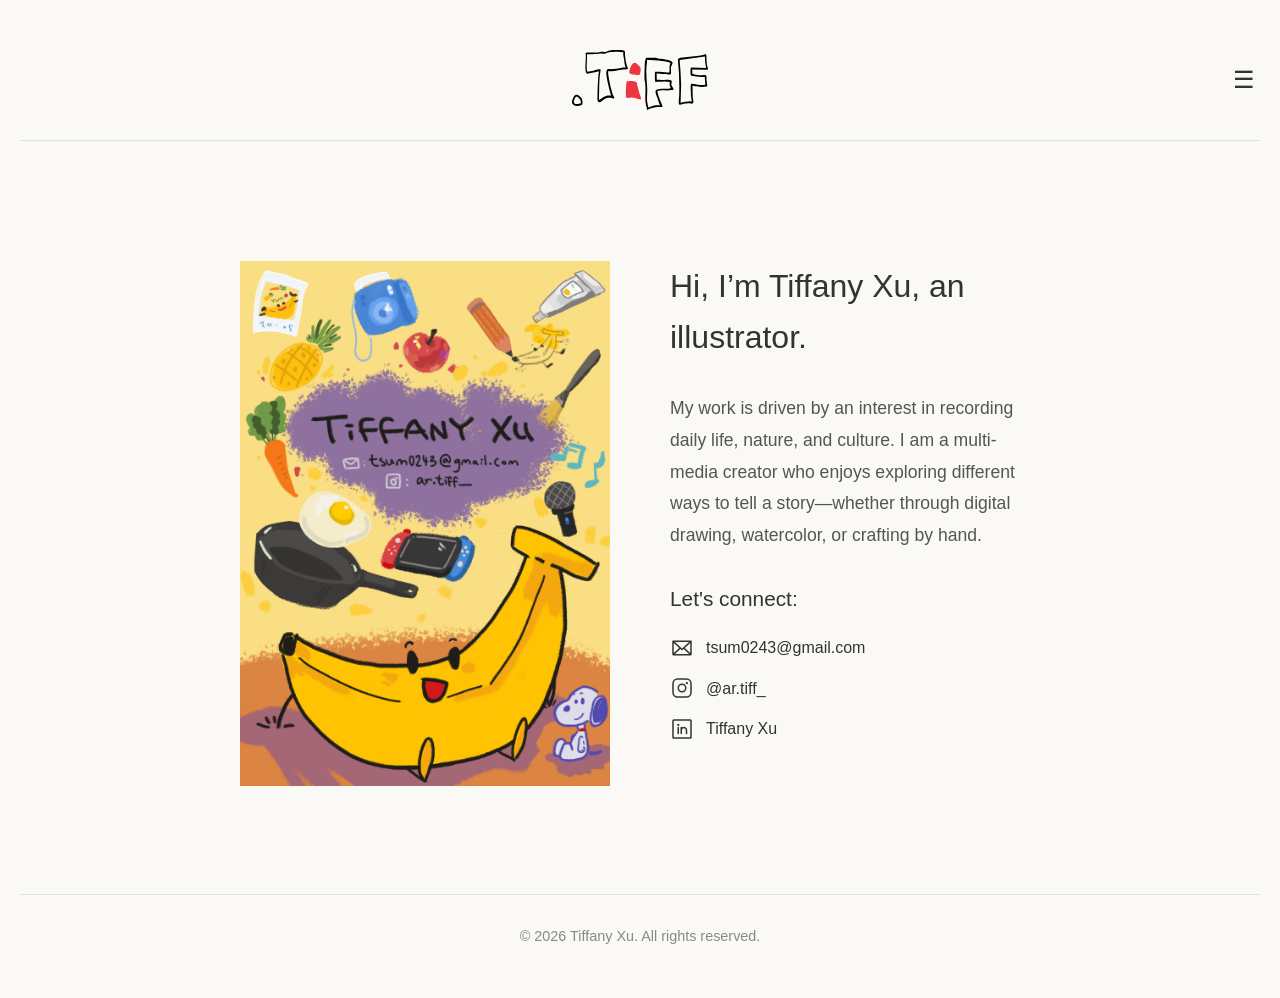
==== commit dd138d1a: "update" ====
--- a/about.html
+++ b/about.html
@@ -6,9 +6,8 @@
     <title>About - Tiffany Xu</title>
     <link rel="stylesheet" href="styles.css?v=24">
     <style>
-        /* 页面基础布局 */
-        .header-nav { display: flex; justify-content: center; align-items: center; padding: 40px 0; position: relative; }
-        .nav-buttons { position: absolute; right: 0; display: flex; gap: 20px; }
+        /* 页面基础布局 - Logo 居中 */
+        .header-nav { display: flex; justify-content: center; align-items: center; padding: 30px 0; position: relative; }
         .about-layout { display: flex; gap: 60px; align-items: flex-start; margin-top: 40px; }
         
         /* 联系方式统一样式 */
@@ -25,11 +24,41 @@
         .contact-row:hover { color: #ec3741; }
         .contact-row svg { width: 24px; height: 24px; flex-shrink: 0; }
         
+        /* 统一汉堡菜单基础样式 - 定位到右侧 */
+        .header-menu-container { position: absolute; right: 0; display: inline-block; }
+        .menu-checkbox { display: none; }
+        .hamburger-btn { cursor: pointer; font-size: 24px; user-select: none; padding: 5px; }
+        
+        /* 一级下拉菜单面板 */
+        .dropdown-menu { 
+            display: none; position: absolute; right: 0; top: 35px; 
+            background: #ffffff; padding: 15px 25px; border: 1px solid #eee; 
+            text-align: right; box-shadow: 0 4px 12px rgba(0,0,0,0.05); z-index: 1005; 
+            min-width: 240px;
+        }
+        .dropdown-menu a { display: block; color: #555; text-decoration: none; font-size: 14px; margin: 12px 0; font-family: sans-serif; letter-spacing: 1px; }
+        .dropdown-menu a:hover { color: #000; }
+        .menu-checkbox:checked ~ .dropdown-menu { display: block; }
+
+        /* Work 二级分栏选择项目的样式 */
+        .has-submenu { position: relative; }
+        .submenu { 
+            display: none; 
+            background: #fafafa; padding: 5px 15px 5px 0; margin-top: 5px; 
+            border-right: 2px solid #ddd; text-align: right; 
+        }
+        .submenu a { font-size: 12px !important; margin: 10px 0 !important; color: #777 !important; font-weight: normal !important; }
+        .submenu a:hover { color: #000 !important; }
+        
+        /* 鼠标悬停在 Work 上时自动展开项目列表 */
+        .has-submenu:hover .submenu { display: block; }
+
         /* 响应式调整 */
         @media (max-width: 768px) { 
             .about-layout { flex-direction: column; } 
-            .nav-buttons { position: static; justify-content: center; margin-top: 20px; }
             .header-nav { flex-direction: column; }
+            /* 手机端菜单居中显示，防止重叠 */
+            .header-menu-container { position: static; margin-top: 10px; display: flex; justify-content: center; width: 100%; }
         }
     </style>
 </head>
@@ -42,10 +71,27 @@
                     <g style="fill: #ec3741;"><path d="M71.7,46.2h-.1c-.7-2.8-1.5-5.6-2.3-8.4-.4-.7.2-2.8-.4-3.2-.2-.2-.7-.2-.9-.2s.7-.3-.7-.8-5-.8-7.3-.5c-2.3.3-2-.7-2.3,2.9-.3,3.6-.9,9.1-.3,12.6,0,.5-.4,1.6.8,2.2,1.2.6,3.2-.4,5.6-.3,2.4,0,6.5,2.2,8.6,1.8.3,0,.3.5.8-.4s-.8-2.9-1.5-5.7Z"/><path d="M71.6,26.4c1.2-.7,1.7-6.7,1-7.9-.2-.5-1-1.2-1.4-1.5-3-3.6-5.5-5.3-8.2-.3-1,1.7-3,6.6-1.7,8.1s9.1,2.3,10.3,1.6Z"/></g>
                 </svg>
             </a>
-            <nav class="nav-buttons">
-                <a href="about.html" class="nav-btn active">About</a>
-                <a href="index.html" class="nav-btn">Home</a>
-            </nav>
+            
+            <div class="header-menu-container">
+                <input type="checkbox" id="menu-toggle" class="menu-checkbox">
+                <label for="menu-toggle" class="hamburger-btn">☰</label>
+                <nav class="dropdown-menu">
+                    <a href="index.html">Home</a>
+                    <a href="about.html" style="font-weight: bold; color: #000;">About</a>
+                    
+                    <div class="has-submenu">
+                        <a href="#" style="font-weight: bold; color: #000; margin-bottom: 5px;">Work ▾</a>
+                        <div class="submenu">
+                            <a href="unit10.html">Unit10: Among the Unhurried</a>
+                            <a href="unit9.html">Unit9: Sprout City</a>
+                            <a href="unit8.html">Unit8: What’s on Greenwich Today</a>
+                            <a href="unit7.html">Unit7: The Book of Rococo Closet</a>
+                            <a href="unit4.html">Unit4: Childhood Monopoly</a>
+                            <a href="highschool.html">Highschool: Fish Lantern</a>
+                        </div>
+                    </div>
+                </nav>
+            </div>
         </header>
 
         <main class="page-content">
--- a/styles.css
+++ b/styles.css
@@ -976,14 +976,22 @@
     transform: translate(-50%, -50%) scale(1.05);
 }
 
-/* 3. Logo 变色逻辑 (强制覆盖) */
-.home-logo #i-fill path {
-    fill: #000000 !important;
-    transition: fill 0.3s ease !important;
-}
-
-.home-logo:hover #i-fill path {
-    fill: #ec3741 !important;
+/* 3. Logo 变色逻辑 (纯正填充红交互版) */
+
+/* 平时：隐藏填充红，显示黑色镂空 */
+.home-logo .i-hover-filled {
+    display: none !important;
+}
+.home-logo .i-default-outline {
+    display: block !important;
+}
+
+/* 整个 Logo 被悬停(Hover)时：瞬间互换 */
+.home-logo:hover .i-default-outline {
+    display: none !important;
+}
+.home-logo:hover .i-hover-filled {
+    display: block !important;
 }
 
 /* 4. About：左上角固定 */
@@ -1009,8 +1017,8 @@
 .scatter-item:hover { z-index: 200; transform: scale(1.1); }
 
 /* 6. 坐标位置 */
-.scatter-highschool { top: 90px; left: 160px; width: 320px; transform: rotate(-5deg); }
-.scatter-unit4      { bottom: 100px; left: 80px; width: 250px; transform: rotate(-3deg); }
+.scatter-highschool { top: 90px; left: 180px; width: 370px; transform: rotate(-5deg); }
+.scatter-unit4      { bottom: 80px; left: 60px; width: 260px; transform: rotate(-3deg); }
 .scatter-unit7      { bottom: 50px; left: 450px; width: 220px; transform: rotate(2deg); }
 .scatter-unit10     { top: 70px; right: 350px; width: 320px; transform: rotate(4deg); }
 .scatter-unit9      { top: 50%; right: 50px; width: 270px; transform: translateY(-50%) rotate(-4deg); }
